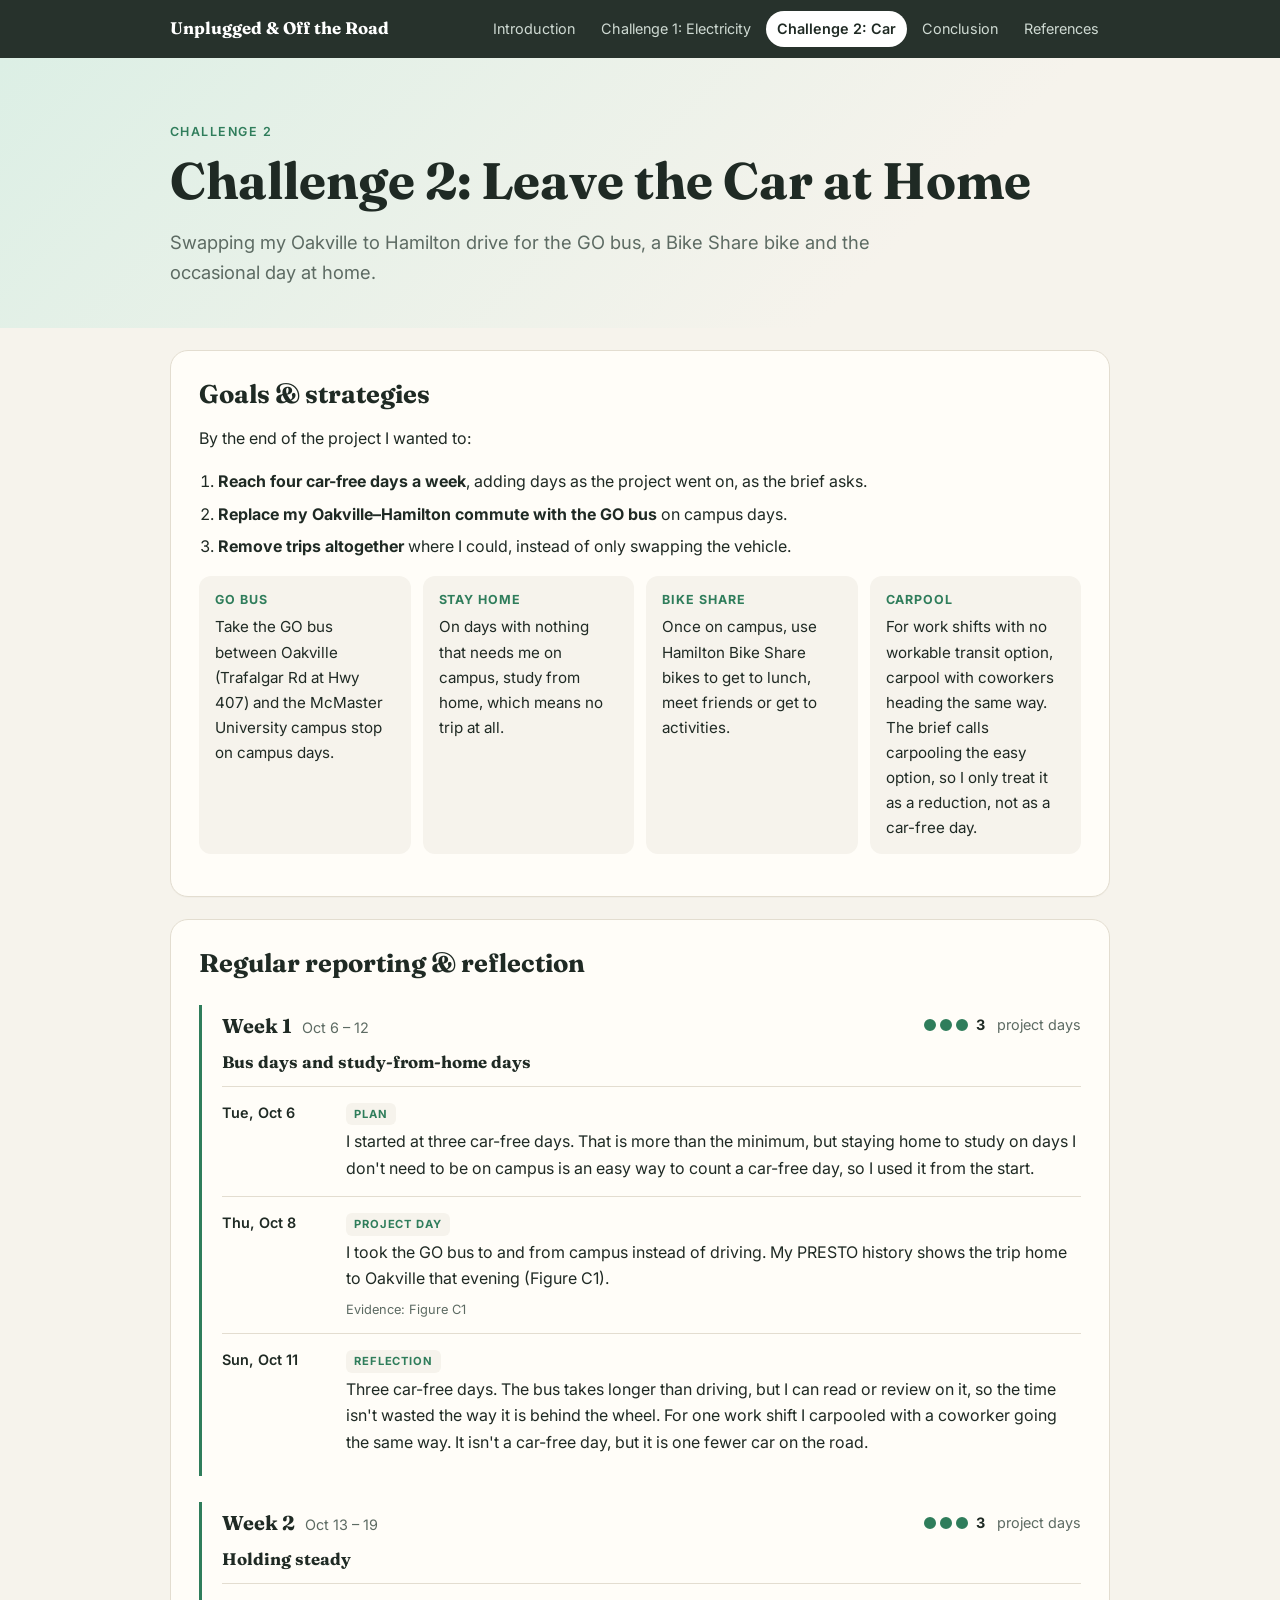
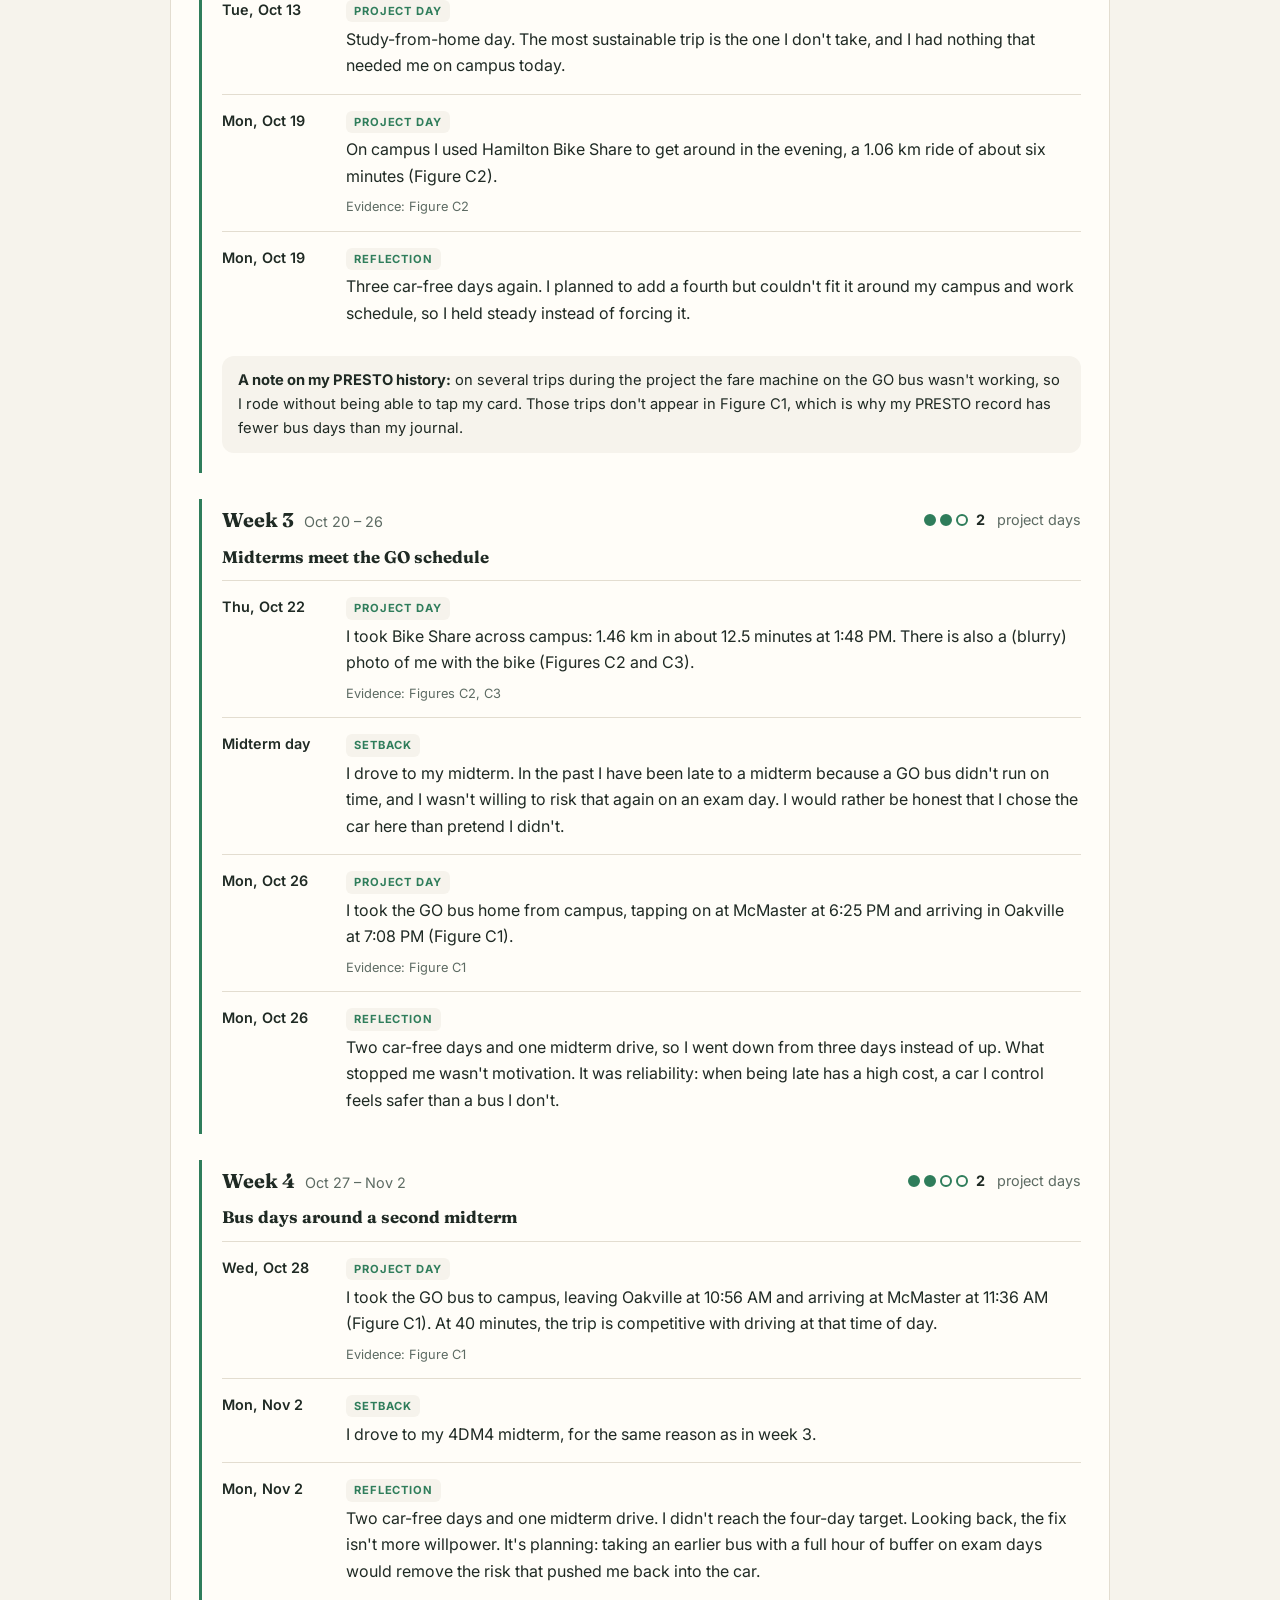
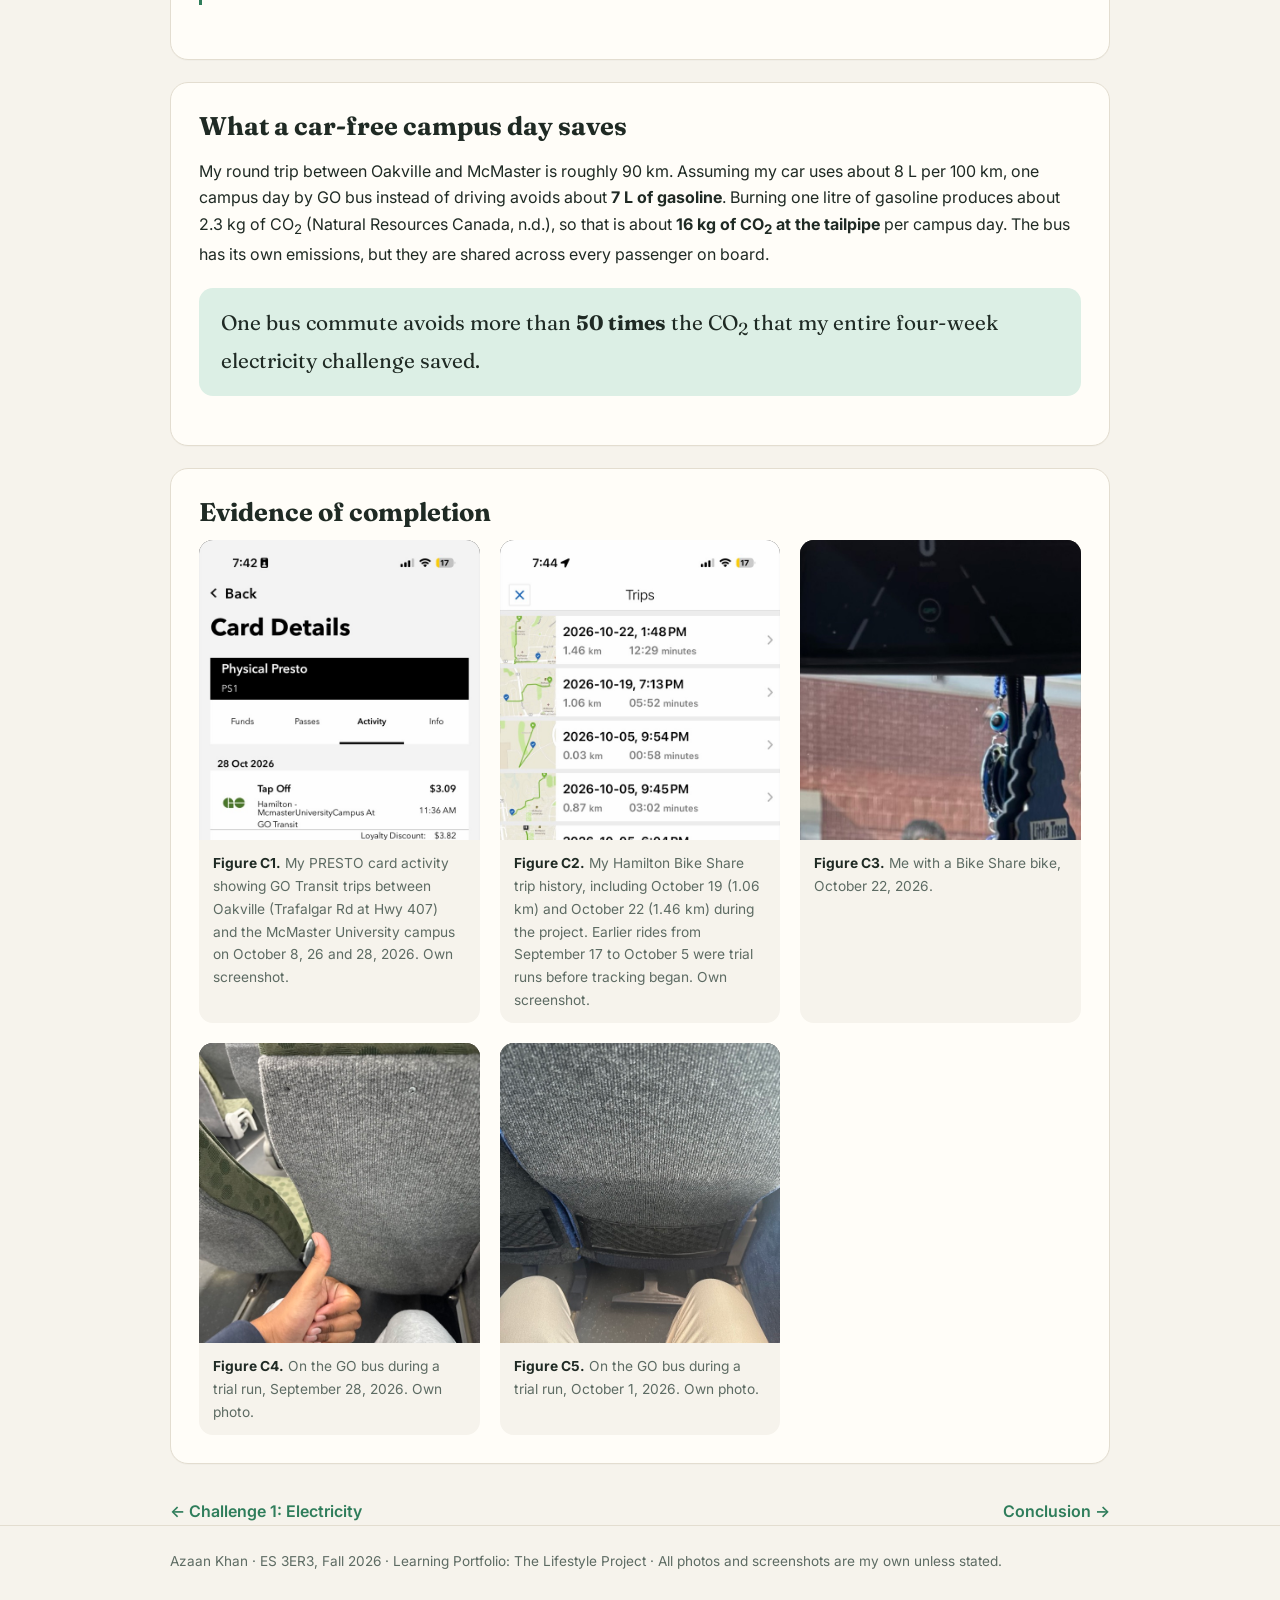
==== car.html @ 99a555eb "Lifestyle Project ePortfolio" ====
<!doctype html>
<html lang="en"><head><meta charset="utf-8"><meta name="viewport" content="width=device-width,initial-scale=1">
<title>Challenge 2: Leave the Car at Home | Lifestyle Project</title>
<link rel="preconnect" href="https://fonts.googleapis.com"><link rel="preconnect" href="https://fonts.gstatic.com" crossorigin>
<link href="https://fonts.googleapis.com/css2?family=Fraunces:opsz,wght@9..144,500;9..144,700&family=Inter:wght@400;500;600&display=swap" rel="stylesheet">
<link rel="stylesheet" href="style.css"></head>
<body class="a-car">
<nav class="top"><div class="wrap"><a class="brand" href="index.html">Unplugged &amp; Off the Road</a><div class="links"><a href="index.html" class="">Introduction</a><a href="electricity.html" class="">Challenge 1: Electricity</a><a href="car.html" class="on">Challenge 2: Car</a><a href="conclusion.html" class="">Conclusion</a><a href="references.html" class="">References</a></div></div></nav>
<header class="hero"><div class="wrap"><p class="kicker">Challenge 2</p><h1>Challenge 2: Leave the Car at Home</h1><p class="lede">Swapping my Oakville to Hamilton drive for the GO bus, a Bike Share bike and the occasional day at home.</p></div></header>
<main class="wrap">
<section class="card">
<h2>Goals &amp; strategies</h2>
<p>By the end of the project I wanted to:</p>
<ol class="goals">
  <li><b>Reach four car-free days a week</b>, adding days as the project went on, as the brief asks.</li>
  <li><b>Replace my Oakville&ndash;Hamilton commute with the GO bus</b> on campus days.</li>
  <li><b>Remove trips altogether</b> where I could, instead of only swapping the vehicle.</li>
</ol>
<div class="steps">
  <div><span>GO bus</span>Take the GO bus between Oakville (Trafalgar Rd at Hwy 407) and the McMaster University campus stop on campus days.</div>
  <div><span>Stay home</span>On days with nothing that needs me on campus, study from home, which means no trip at all.</div>
  <div><span>Bike share</span>Once on campus, use Hamilton Bike Share bikes to get to lunch, meet friends or get to activities.</div>
  <div><span>Carpool</span>For work shifts with no workable transit option, carpool with coworkers heading the same way. The brief calls carpooling the easy option, so I only treat it as a reduction, not as a car-free day.</div>
</div>
</section>

<section class="card">
<h2>Regular reporting &amp; reflection</h2>
<section class="week"><div class="whead"><div><span class="wnum">Week 1</span><span class="wdates">Oct 6 &ndash; 12</span></div>
<div class="score"><span class="dots"><i class="d"></i><i class="d"></i><i class="d"></i></span><b>3</b>&nbsp;project days</div></div>
<h4>Bus days and study-from-home days</h4><article class="entry"><div class="date">Tue, Oct 6</div><div class="etext"><span class="tag">Plan</span><p>I started at three car-free days. That is more than the minimum, but staying home to study on days I don't need to be on campus is an easy way to count a car-free day, so I used it from the start.</p></div></article><article class="entry"><div class="date">Thu, Oct 8</div><div class="etext"><span class="tag">Project day</span><p>I took the GO bus to and from campus instead of driving. My PRESTO history shows the trip home to Oakville that evening (Figure C1).</p><span class="evref">Evidence: Figure C1</span></div></article><article class="entry"><div class="date">Sun, Oct 11</div><div class="etext"><span class="tag">Reflection</span><p>Three car-free days. The bus takes longer than driving, but I can read or review on it, so the time isn't wasted the way it is behind the wheel. For one work shift I carpooled with a coworker going the same way. It isn't a car-free day, but it is one fewer car on the road.</p></div></article></section>
<section class="week"><div class="whead"><div><span class="wnum">Week 2</span><span class="wdates">Oct 13 &ndash; 19</span></div>
<div class="score"><span class="dots"><i class="d"></i><i class="d"></i><i class="d"></i></span><b>3</b>&nbsp;project days</div></div>
<h4>Holding steady</h4><article class="entry"><div class="date">Tue, Oct 13</div><div class="etext"><span class="tag">Project day</span><p>Study-from-home day. The most sustainable trip is the one I don't take, and I had nothing that needed me on campus today.</p></div></article><article class="entry"><div class="date">Mon, Oct 19</div><div class="etext"><span class="tag">Project day</span><p>On campus I used Hamilton Bike Share to get around in the evening, a 1.06 km ride of about six minutes (Figure C2).</p><span class="evref">Evidence: Figure C2</span></div></article><article class="entry"><div class="date">Mon, Oct 19</div><div class="etext"><span class="tag">Reflection</span><p>Three car-free days again. I planned to add a fourth but couldn't fit it around my campus and work schedule, so I held steady instead of forcing it.</p></div></article><p class="wnote"><b>A note on my PRESTO history:</b> on several trips during the project the fare machine on the GO bus wasn't working, so I rode without being able to tap my card. Those trips don't appear in Figure C1, which is why my PRESTO record has fewer bus days than my journal.</p></section>
<section class="week"><div class="whead"><div><span class="wnum">Week 3</span><span class="wdates">Oct 20 &ndash; 26</span></div>
<div class="score"><span class="dots"><i class="d"></i><i class="d"></i><i class=""></i></span><b>2</b>&nbsp;project days</div></div>
<h4>Midterms meet the GO schedule</h4><article class="entry"><div class="date">Thu, Oct 22</div><div class="etext"><span class="tag">Project day</span><p>I took Bike Share across campus: 1.46 km in about 12.5 minutes at 1:48 PM. There is also a (blurry) photo of me with the bike (Figures C2 and C3).</p><span class="evref">Evidence: Figures C2, C3</span></div></article><article class="entry"><div class="date">Midterm day</div><div class="etext"><span class="tag">Setback</span><p>I drove to my midterm. In the past I have been late to a midterm because a GO bus didn't run on time, and I wasn't willing to risk that again on an exam day. I would rather be honest that I chose the car here than pretend I didn't.</p></div></article><article class="entry"><div class="date">Mon, Oct 26</div><div class="etext"><span class="tag">Project day</span><p>I took the GO bus home from campus, tapping on at McMaster at 6:25 PM and arriving in Oakville at 7:08 PM (Figure C1).</p><span class="evref">Evidence: Figure C1</span></div></article><article class="entry"><div class="date">Mon, Oct 26</div><div class="etext"><span class="tag">Reflection</span><p>Two car-free days and one midterm drive, so I went down from three days instead of up. What stopped me wasn't motivation. It was reliability: when being late has a high cost, a car I control feels safer than a bus I don't.</p></div></article></section>
<section class="week"><div class="whead"><div><span class="wnum">Week 4</span><span class="wdates">Oct 27 &ndash; Nov 2</span></div>
<div class="score"><span class="dots"><i class="d"></i><i class="d"></i><i class=""></i><i class=""></i></span><b>2</b>&nbsp;project days</div></div>
<h4>Bus days around a second midterm</h4><article class="entry"><div class="date">Wed, Oct 28</div><div class="etext"><span class="tag">Project day</span><p>I took the GO bus to campus, leaving Oakville at 10:56 AM and arriving at McMaster at 11:36 AM (Figure C1). At 40 minutes, the trip is competitive with driving at that time of day.</p><span class="evref">Evidence: Figure C1</span></div></article><article class="entry"><div class="date">Mon, Nov 2</div><div class="etext"><span class="tag">Setback</span><p>I drove to my 4DM4 midterm, for the same reason as in week 3.</p></div></article><article class="entry"><div class="date">Mon, Nov 2</div><div class="etext"><span class="tag">Reflection</span><p>Two car-free days and one midterm drive. I didn't reach the four-day target. Looking back, the fix isn't more willpower. It's planning: taking an earlier bus with a full hour of buffer on exam days would remove the risk that pushed me back into the car.</p></div></article></section>
</section>

<section class="card">
<h2>What a car-free campus day saves</h2>
<p>My round trip between Oakville and McMaster is roughly 90&nbsp;km. Assuming my car uses about 8&nbsp;L per 100&nbsp;km, one campus day by GO bus instead of driving avoids about <b>7&nbsp;L of gasoline</b>. Burning one litre of gasoline produces about 2.3&nbsp;kg of CO<sub>2</sub> (Natural Resources Canada, n.d.), so that is about <b>16&nbsp;kg of CO<sub>2</sub> at the tailpipe</b> per campus day. The bus has its own emissions, but they are shared across every passenger on board.</p>
<p class="callout">One bus commute avoids more than <b>50 times</b> the CO<sub>2</sub> that my entire four-week electricity challenge saved.</p>
</section>

<section class="card">
<h2>Evidence of completion</h2>
<div class="gallery">
<figure id="C1"><a href="img/c1-presto.jpg" target="_blank"><img src="img/c1-presto.jpg" alt="PRESTO card activity with GO Transit taps" loading="lazy"></a><figcaption><b>Figure C1.</b> My PRESTO card activity showing GO Transit trips between Oakville (Trafalgar Rd at Hwy 407) and the McMaster University campus on October 8, 26 and 28, 2026. Own screenshot.</figcaption></figure>
<figure id="C2"><a href="img/c2-bikeshare.jpg" target="_blank"><img src="img/c2-bikeshare.jpg" alt="Bike share trip history list" loading="lazy"></a><figcaption><b>Figure C2.</b> My Hamilton Bike Share trip history, including October 19 (1.06 km) and October 22 (1.46 km) during the project. Earlier rides from September 17 to October 5 were trial runs before tracking began. Own screenshot.</figcaption></figure>
<figure id="C3"><a href="img/c3-bike-photo.jpg" target="_blank"><img src="img/c3-bike-photo.jpg" alt="Azaan with a bike share bike" loading="lazy"></a><figcaption><b>Figure C3.</b> Me with a Bike Share bike, October 22, 2026.</figcaption></figure>
<figure id="C4"><a href="img/c4-go-sep28.jpg" target="_blank"><img src="img/c4-go-sep28.jpg" alt="View from a GO bus seat" loading="lazy"></a><figcaption><b>Figure C4.</b> On the GO bus during a trial run, September 28, 2026. Own photo.</figcaption></figure>
<figure id="C5"><a href="img/c5-go-oct1.jpg" target="_blank"><img src="img/c5-go-oct1.jpg" alt="View from a GO bus seat" loading="lazy"></a><figcaption><b>Figure C5.</b> On the GO bus during a trial run, October 1, 2026. Own photo.</figcaption></figure>
</div>
</section>
<div class="pager"><a href="electricity.html">&larr; Challenge 1: Electricity</a><a href="conclusion.html">Conclusion &rarr;</a></div></main>
<footer><div class="wrap">Azaan Khan &middot; ES 3ER3, Fall 2026 &middot; Learning Portfolio: The Lifestyle Project &middot; All photos and screenshots are my own unless stated.</div></footer>
</body></html>
---- style.css ----
:root{
  --bg:#f6f3ec; --paper:#fffdf8; --ink:#1f2a24; --muted:#5d6b63; --line:#e3ddd0;
  --elec:#e0a526; --elec-soft:#fbf0d4; --car:#2f7d5b; --car-soft:#dcefe5; --accent:#2f7d5b;
}
*{box-sizing:border-box}
html{scroll-behavior:smooth}
body{margin:0;background:var(--bg);color:var(--ink);font:16px/1.65 Inter,system-ui,sans-serif}
.wrap{max-width:980px;margin:0 auto;padding:0 20px}
a{color:var(--accent)}
h1,h2,h3,h4{font-family:Fraunces,Georgia,serif;line-height:1.2;margin:0 0 .5em}
h2{font-size:1.6rem} h3{font-size:1.2rem} h4{font-size:1.05rem;margin:.6em 0 .8em}
body.a-elec{--accent:#b07b0a} body.a-car{--accent:var(--car)}

/* nav */
nav.top{position:sticky;top:0;z-index:10;background:rgba(31,42,36,.96);backdrop-filter:blur(6px)}
nav.top .wrap{display:flex;align-items:center;justify-content:space-between;gap:16px;min-height:58px;flex-wrap:wrap}
nav.top .brand{color:#fff;text-decoration:none;font-family:Fraunces,serif;font-weight:700;font-size:1.05rem}
nav.top .links{display:flex;gap:4px;flex-wrap:wrap}
nav.top .links a{color:#cfdad3;text-decoration:none;font-size:.9rem;padding:6px 11px;border-radius:999px}
nav.top .links a:hover{background:rgba(255,255,255,.08);color:#fff}
nav.top .links a.on{background:#fff;color:var(--ink);font-weight:600}

/* hero */
.hero{padding:64px 0 40px;background:
  radial-gradient(1200px 300px at 85% -10%, var(--elec-soft), transparent 60%),
  radial-gradient(900px 300px at 0% 0%, var(--car-soft), transparent 60%)}
.a-elec .hero{background:linear-gradient(135deg,var(--elec-soft),var(--bg) 70%)}
.a-car .hero{background:linear-gradient(135deg,var(--car-soft),var(--bg) 70%)}
.hero h1{font-size:clamp(2rem,5vw,3.2rem);margin:.15em 0 .3em}
.kicker{text-transform:uppercase;letter-spacing:.12em;font-size:.78rem;font-weight:600;color:var(--accent);margin:0}
.lede{font-size:1.15rem;color:var(--muted);max-width:720px;margin:0}

main{padding:10px 0 40px}
.card{background:var(--paper);border:1px solid var(--line);border-radius:18px;padding:28px;margin:22px 0;box-shadow:0 1px 0 rgba(0,0,0,.02)}
.card.note{background:transparent;border-style:dashed}
.grid2{display:grid;grid-template-columns:1fr 1fr;gap:22px}
.grid2>.card{margin:0}
.grid2{margin:22px 0}
.small{font-size:.85rem;color:var(--muted)}

/* stats */
.stat{border-radius:18px;padding:22px 26px;color:var(--ink);font-weight:500}
.stat span{display:block;font-family:Fraunces,serif;font-size:2.8rem;font-weight:700;line-height:1}
.stat small{display:block;color:var(--muted);margin-top:4px}
.stat.elec{background:var(--elec-soft)} .stat.car{background:var(--car-soft)}
.habit.elec{border-top:5px solid var(--elec)} .habit.car{border-top:5px solid var(--car)}
.habit ul{padding-left:1.1em;margin:0} .habit li{margin:.35em 0}

.jump a.go{display:block;text-decoration:none;color:var(--ink);transition:transform .15s}
.jump a.go:hover{transform:translateY(-3px)}
.jump a.go span{display:block;font-size:.75rem;text-transform:uppercase;letter-spacing:.1em;color:var(--muted)}
.jump a.go b{display:block;font-family:Fraunces,serif;font-size:1.4rem;margin:.2em 0 .3em}
.jump .elec{border-left:6px solid var(--elec)} .jump .car{border-left:6px solid var(--car)}

/* chart */
.chart{width:100%;max-width:600px;display:block;margin:10px auto}
.chart .grid{stroke:var(--line);stroke-width:1}
.chart .ax{font-size:12px;fill:var(--muted);font-family:Inter,sans-serif}
.chart .val{font-size:12px;font-weight:600;fill:var(--ink);font-family:Inter,sans-serif}
.chart .goal{stroke:var(--ink);stroke-dasharray:4 4;opacity:.5}
.chart .goalt{font-size:11px;fill:var(--muted);font-family:Inter,sans-serif}

/* goals + steps */
ol.goals{padding-left:1.2em} ol.goals li{margin:.4em 0}
.steps{display:grid;grid-template-columns:repeat(auto-fit,minmax(200px,1fr));gap:12px;margin:14px 0}
.steps div{background:var(--bg);border-radius:12px;padding:14px 16px;font-size:.95rem}
.steps span{display:block;font-weight:700;font-size:.78rem;text-transform:uppercase;letter-spacing:.08em;color:var(--accent);margin-bottom:4px}

/* journal */
.week{border-left:3px solid var(--accent);padding:4px 0 6px 20px;margin:26px 0}
.whead{display:flex;justify-content:space-between;align-items:center;flex-wrap:wrap;gap:8px}
.wnum{font-family:Fraunces,serif;font-weight:700;font-size:1.25rem;margin-right:10px}
.wdates{color:var(--muted);font-size:.9rem}
.score{font-size:.9rem;color:var(--muted);display:flex;align-items:center;gap:8px}
.score b{color:var(--ink)}
.dots{display:inline-flex;gap:4px}
.dots i{width:12px;height:12px;border-radius:50%;border:2px solid var(--accent);display:inline-block}
.dots i.d{background:var(--accent)}
.entry{display:grid;grid-template-columns:110px 1fr;gap:14px;padding:12px 0;border-top:1px solid var(--line)}
.entry .date{font-weight:600;font-size:.9rem;padding-top:2px}
.entry p{margin:.2em 0}
.tag{display:inline-block;font-size:.7rem;text-transform:uppercase;letter-spacing:.08em;font-weight:700;background:var(--bg);border-radius:6px;padding:2px 8px;color:var(--accent)}
.evref{display:inline-block;font-size:.8rem;color:var(--muted);margin-top:4px}
.wnote{background:var(--bg);border-radius:12px;padding:12px 16px;font-size:.92rem}

/* table */
table{width:100%;border-collapse:collapse;font-size:.92rem;margin:14px 0;display:block;overflow-x:auto}
thead,tbody{width:100%}
th,td{text-align:left;padding:10px 12px;border-bottom:1px solid var(--line);vertical-align:top}
th{font-size:.78rem;text-transform:uppercase;letter-spacing:.06em;color:var(--muted)}
tr.tot td{font-weight:600;background:var(--bg)}
.callout{font-family:Fraunces,serif;font-size:1.3rem;background:var(--car-soft);border-radius:14px;padding:18px 22px}

/* gallery */
.gallery{display:grid;grid-template-columns:repeat(auto-fill,minmax(260px,1fr));gap:20px}
figure{margin:0;background:var(--bg);border-radius:14px;overflow:hidden;display:flex;flex-direction:column}
figure img{width:100%;height:300px;object-fit:cover;object-position:top;display:block;background:#222}
figure a:hover img{opacity:.92}
figcaption{padding:12px 14px;font-size:.86rem;color:var(--muted)}
figcaption b{color:var(--ink)}

ul.refs{padding-left:1.1em} ul.refs li{margin:.6em 0;word-break:break-word}

.pager{display:flex;justify-content:space-between;margin:34px 0 0;font-weight:600}
.pager a{text-decoration:none}
footer{border-top:1px solid var(--line);padding:24px 0 40px;color:var(--muted);font-size:.85rem}

@media (max-width:720px){
  .grid2{grid-template-columns:1fr}
  .card{padding:20px}
  .entry{grid-template-columns:1fr;gap:4px}
  nav.top .links a{padding:5px 8px;font-size:.82rem}
}
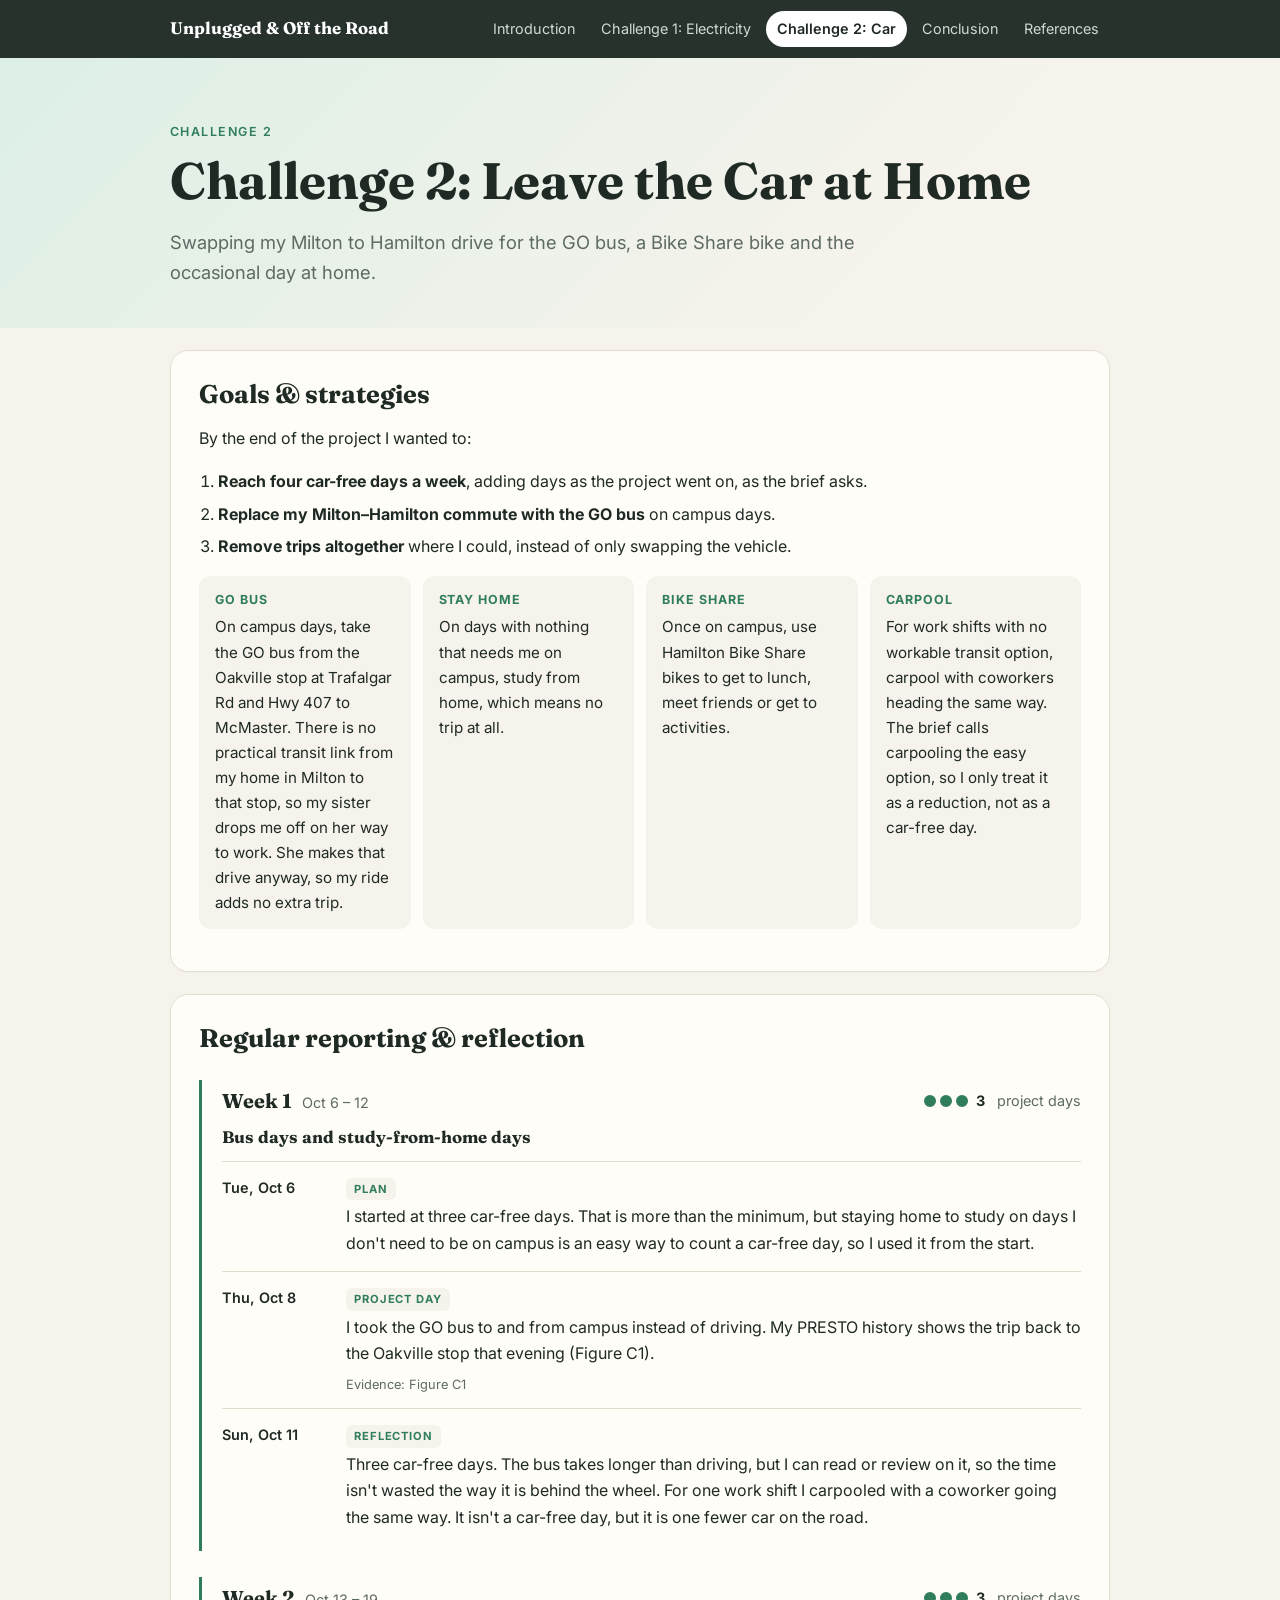
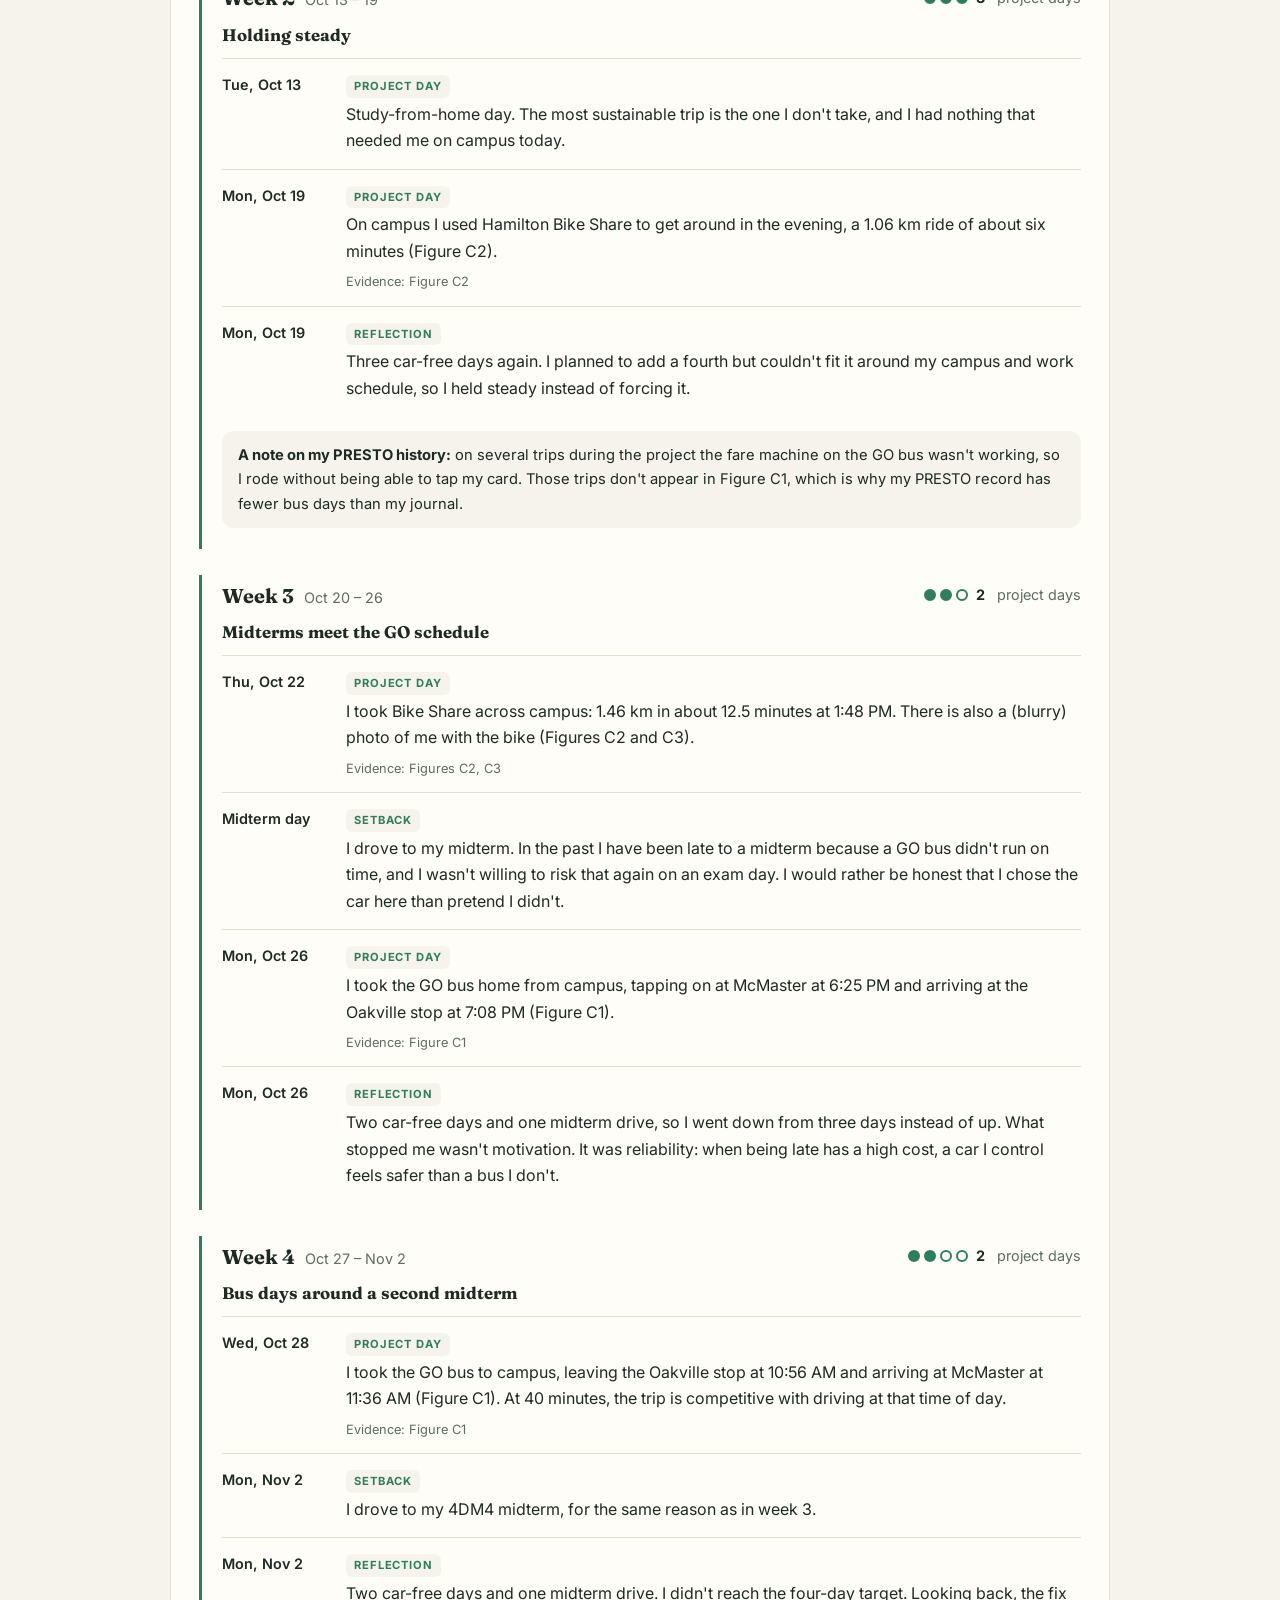
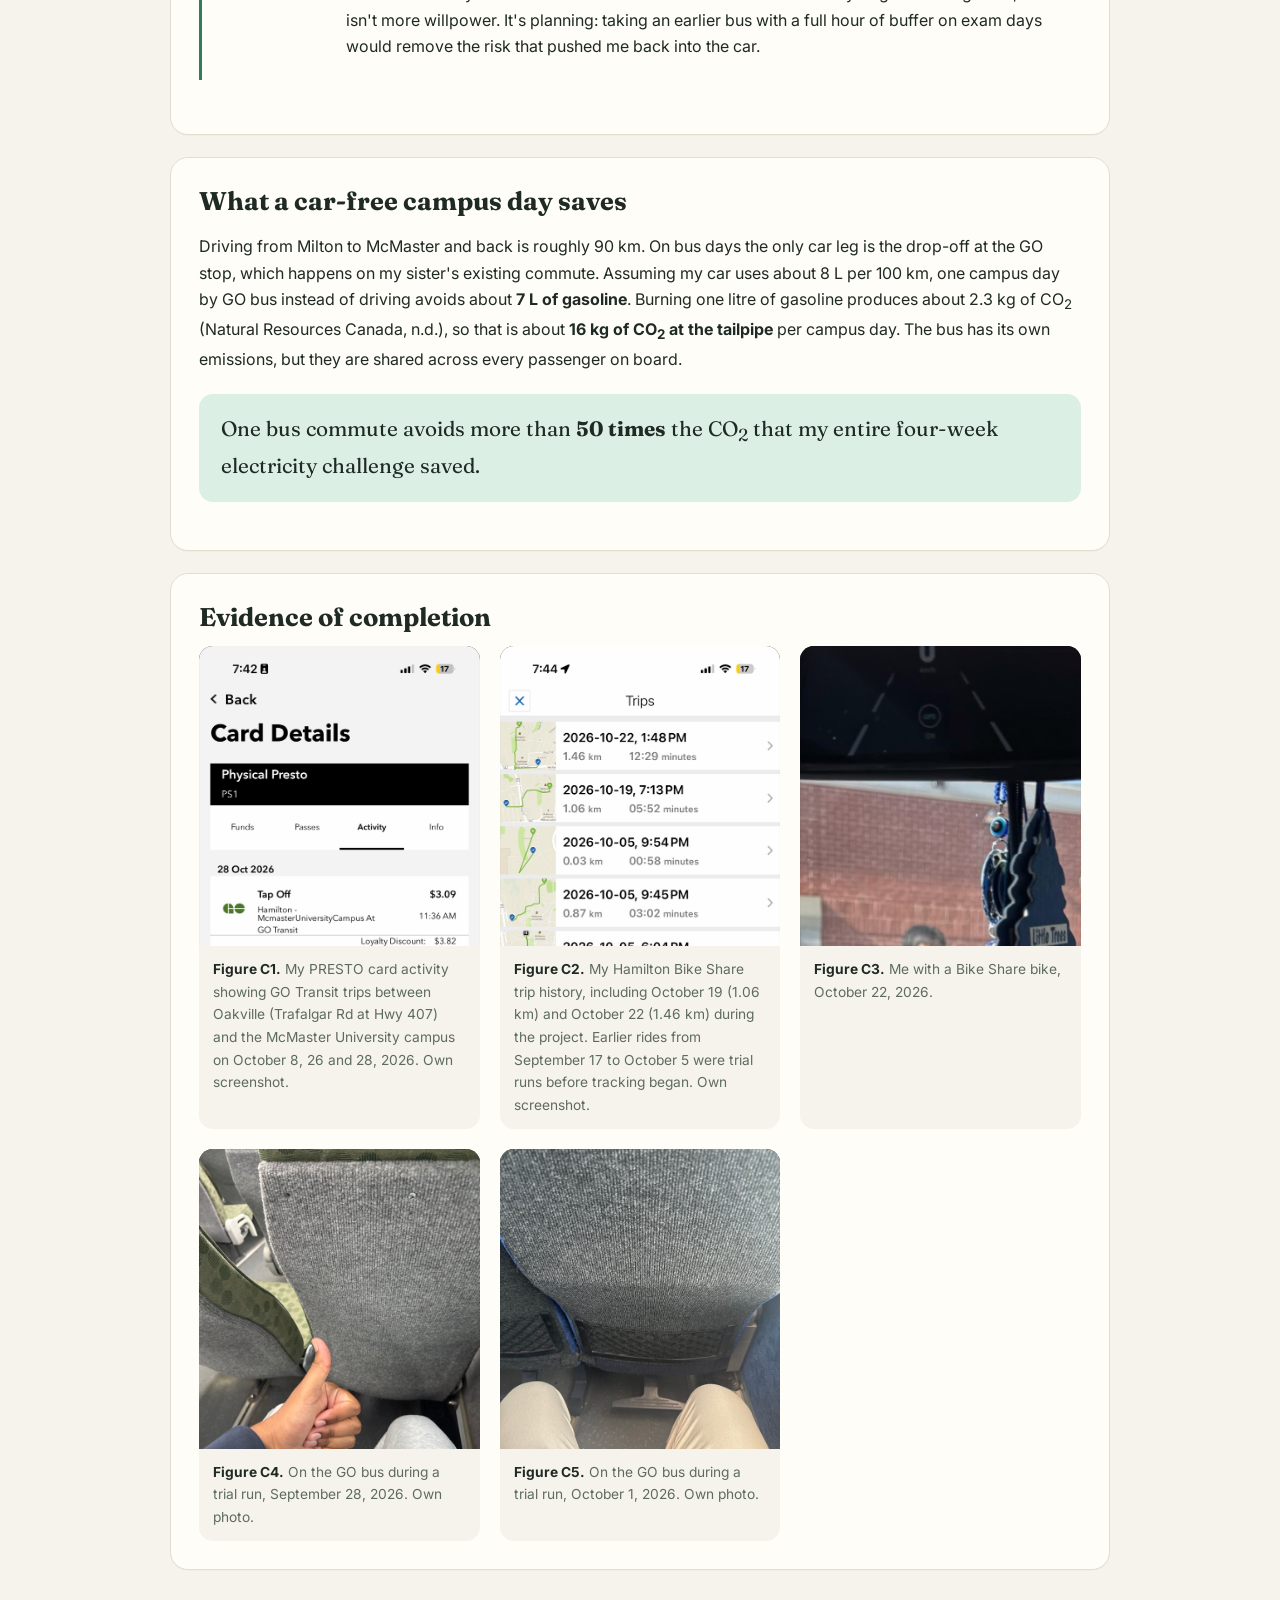
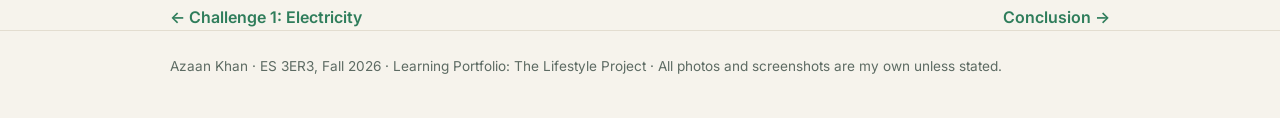
==== commit 16240dc9: "Milton commute details and hydro wording" ====
--- a/car.html
+++ b/car.html
@@ -6,18 +6,18 @@
 <link rel="stylesheet" href="style.css"></head>
 <body class="a-car">
 <nav class="top"><div class="wrap"><a class="brand" href="index.html">Unplugged &amp; Off the Road</a><div class="links"><a href="index.html" class="">Introduction</a><a href="electricity.html" class="">Challenge 1: Electricity</a><a href="car.html" class="on">Challenge 2: Car</a><a href="conclusion.html" class="">Conclusion</a><a href="references.html" class="">References</a></div></div></nav>
-<header class="hero"><div class="wrap"><p class="kicker">Challenge 2</p><h1>Challenge 2: Leave the Car at Home</h1><p class="lede">Swapping my Oakville to Hamilton drive for the GO bus, a Bike Share bike and the occasional day at home.</p></div></header>
+<header class="hero"><div class="wrap"><p class="kicker">Challenge 2</p><h1>Challenge 2: Leave the Car at Home</h1><p class="lede">Swapping my Milton to Hamilton drive for the GO bus, a Bike Share bike and the occasional day at home.</p></div></header>
 <main class="wrap">
 <section class="card">
 <h2>Goals &amp; strategies</h2>
 <p>By the end of the project I wanted to:</p>
 <ol class="goals">
   <li><b>Reach four car-free days a week</b>, adding days as the project went on, as the brief asks.</li>
-  <li><b>Replace my Oakville&ndash;Hamilton commute with the GO bus</b> on campus days.</li>
+  <li><b>Replace my Milton&ndash;Hamilton commute with the GO bus</b> on campus days.</li>
   <li><b>Remove trips altogether</b> where I could, instead of only swapping the vehicle.</li>
 </ol>
 <div class="steps">
-  <div><span>GO bus</span>Take the GO bus between Oakville (Trafalgar Rd at Hwy 407) and the McMaster University campus stop on campus days.</div>
+  <div><span>GO bus</span>On campus days, take the GO bus from the Oakville stop at Trafalgar Rd and Hwy 407 to McMaster. There is no practical transit link from my home in Milton to that stop, so my sister drops me off on her way to work. She makes that drive anyway, so my ride adds no extra trip.</div>
   <div><span>Stay home</span>On days with nothing that needs me on campus, study from home, which means no trip at all.</div>
   <div><span>Bike share</span>Once on campus, use Hamilton Bike Share bikes to get to lunch, meet friends or get to activities.</div>
   <div><span>Carpool</span>For work shifts with no workable transit option, carpool with coworkers heading the same way. The brief calls carpooling the easy option, so I only treat it as a reduction, not as a car-free day.</div>
@@ -28,21 +28,21 @@
 <h2>Regular reporting &amp; reflection</h2>
 <section class="week"><div class="whead"><div><span class="wnum">Week 1</span><span class="wdates">Oct 6 &ndash; 12</span></div>
 <div class="score"><span class="dots"><i class="d"></i><i class="d"></i><i class="d"></i></span><b>3</b>&nbsp;project days</div></div>
-<h4>Bus days and study-from-home days</h4><article class="entry"><div class="date">Tue, Oct 6</div><div class="etext"><span class="tag">Plan</span><p>I started at three car-free days. That is more than the minimum, but staying home to study on days I don't need to be on campus is an easy way to count a car-free day, so I used it from the start.</p></div></article><article class="entry"><div class="date">Thu, Oct 8</div><div class="etext"><span class="tag">Project day</span><p>I took the GO bus to and from campus instead of driving. My PRESTO history shows the trip home to Oakville that evening (Figure C1).</p><span class="evref">Evidence: Figure C1</span></div></article><article class="entry"><div class="date">Sun, Oct 11</div><div class="etext"><span class="tag">Reflection</span><p>Three car-free days. The bus takes longer than driving, but I can read or review on it, so the time isn't wasted the way it is behind the wheel. For one work shift I carpooled with a coworker going the same way. It isn't a car-free day, but it is one fewer car on the road.</p></div></article></section>
+<h4>Bus days and study-from-home days</h4><article class="entry"><div class="date">Tue, Oct 6</div><div class="etext"><span class="tag">Plan</span><p>I started at three car-free days. That is more than the minimum, but staying home to study on days I don't need to be on campus is an easy way to count a car-free day, so I used it from the start.</p></div></article><article class="entry"><div class="date">Thu, Oct 8</div><div class="etext"><span class="tag">Project day</span><p>I took the GO bus to and from campus instead of driving. My PRESTO history shows the trip back to the Oakville stop that evening (Figure C1).</p><span class="evref">Evidence: Figure C1</span></div></article><article class="entry"><div class="date">Sun, Oct 11</div><div class="etext"><span class="tag">Reflection</span><p>Three car-free days. The bus takes longer than driving, but I can read or review on it, so the time isn't wasted the way it is behind the wheel. For one work shift I carpooled with a coworker going the same way. It isn't a car-free day, but it is one fewer car on the road.</p></div></article></section>
 <section class="week"><div class="whead"><div><span class="wnum">Week 2</span><span class="wdates">Oct 13 &ndash; 19</span></div>
 <div class="score"><span class="dots"><i class="d"></i><i class="d"></i><i class="d"></i></span><b>3</b>&nbsp;project days</div></div>
 <h4>Holding steady</h4><article class="entry"><div class="date">Tue, Oct 13</div><div class="etext"><span class="tag">Project day</span><p>Study-from-home day. The most sustainable trip is the one I don't take, and I had nothing that needed me on campus today.</p></div></article><article class="entry"><div class="date">Mon, Oct 19</div><div class="etext"><span class="tag">Project day</span><p>On campus I used Hamilton Bike Share to get around in the evening, a 1.06 km ride of about six minutes (Figure C2).</p><span class="evref">Evidence: Figure C2</span></div></article><article class="entry"><div class="date">Mon, Oct 19</div><div class="etext"><span class="tag">Reflection</span><p>Three car-free days again. I planned to add a fourth but couldn't fit it around my campus and work schedule, so I held steady instead of forcing it.</p></div></article><p class="wnote"><b>A note on my PRESTO history:</b> on several trips during the project the fare machine on the GO bus wasn't working, so I rode without being able to tap my card. Those trips don't appear in Figure C1, which is why my PRESTO record has fewer bus days than my journal.</p></section>
 <section class="week"><div class="whead"><div><span class="wnum">Week 3</span><span class="wdates">Oct 20 &ndash; 26</span></div>
 <div class="score"><span class="dots"><i class="d"></i><i class="d"></i><i class=""></i></span><b>2</b>&nbsp;project days</div></div>
-<h4>Midterms meet the GO schedule</h4><article class="entry"><div class="date">Thu, Oct 22</div><div class="etext"><span class="tag">Project day</span><p>I took Bike Share across campus: 1.46 km in about 12.5 minutes at 1:48 PM. There is also a (blurry) photo of me with the bike (Figures C2 and C3).</p><span class="evref">Evidence: Figures C2, C3</span></div></article><article class="entry"><div class="date">Midterm day</div><div class="etext"><span class="tag">Setback</span><p>I drove to my midterm. In the past I have been late to a midterm because a GO bus didn't run on time, and I wasn't willing to risk that again on an exam day. I would rather be honest that I chose the car here than pretend I didn't.</p></div></article><article class="entry"><div class="date">Mon, Oct 26</div><div class="etext"><span class="tag">Project day</span><p>I took the GO bus home from campus, tapping on at McMaster at 6:25 PM and arriving in Oakville at 7:08 PM (Figure C1).</p><span class="evref">Evidence: Figure C1</span></div></article><article class="entry"><div class="date">Mon, Oct 26</div><div class="etext"><span class="tag">Reflection</span><p>Two car-free days and one midterm drive, so I went down from three days instead of up. What stopped me wasn't motivation. It was reliability: when being late has a high cost, a car I control feels safer than a bus I don't.</p></div></article></section>
+<h4>Midterms meet the GO schedule</h4><article class="entry"><div class="date">Thu, Oct 22</div><div class="etext"><span class="tag">Project day</span><p>I took Bike Share across campus: 1.46 km in about 12.5 minutes at 1:48 PM. There is also a (blurry) photo of me with the bike (Figures C2 and C3).</p><span class="evref">Evidence: Figures C2, C3</span></div></article><article class="entry"><div class="date">Midterm day</div><div class="etext"><span class="tag">Setback</span><p>I drove to my midterm. In the past I have been late to a midterm because a GO bus didn't run on time, and I wasn't willing to risk that again on an exam day. I would rather be honest that I chose the car here than pretend I didn't.</p></div></article><article class="entry"><div class="date">Mon, Oct 26</div><div class="etext"><span class="tag">Project day</span><p>I took the GO bus home from campus, tapping on at McMaster at 6:25 PM and arriving at the Oakville stop at 7:08 PM (Figure C1).</p><span class="evref">Evidence: Figure C1</span></div></article><article class="entry"><div class="date">Mon, Oct 26</div><div class="etext"><span class="tag">Reflection</span><p>Two car-free days and one midterm drive, so I went down from three days instead of up. What stopped me wasn't motivation. It was reliability: when being late has a high cost, a car I control feels safer than a bus I don't.</p></div></article></section>
 <section class="week"><div class="whead"><div><span class="wnum">Week 4</span><span class="wdates">Oct 27 &ndash; Nov 2</span></div>
 <div class="score"><span class="dots"><i class="d"></i><i class="d"></i><i class=""></i><i class=""></i></span><b>2</b>&nbsp;project days</div></div>
-<h4>Bus days around a second midterm</h4><article class="entry"><div class="date">Wed, Oct 28</div><div class="etext"><span class="tag">Project day</span><p>I took the GO bus to campus, leaving Oakville at 10:56 AM and arriving at McMaster at 11:36 AM (Figure C1). At 40 minutes, the trip is competitive with driving at that time of day.</p><span class="evref">Evidence: Figure C1</span></div></article><article class="entry"><div class="date">Mon, Nov 2</div><div class="etext"><span class="tag">Setback</span><p>I drove to my 4DM4 midterm, for the same reason as in week 3.</p></div></article><article class="entry"><div class="date">Mon, Nov 2</div><div class="etext"><span class="tag">Reflection</span><p>Two car-free days and one midterm drive. I didn't reach the four-day target. Looking back, the fix isn't more willpower. It's planning: taking an earlier bus with a full hour of buffer on exam days would remove the risk that pushed me back into the car.</p></div></article></section>
+<h4>Bus days around a second midterm</h4><article class="entry"><div class="date">Wed, Oct 28</div><div class="etext"><span class="tag">Project day</span><p>I took the GO bus to campus, leaving the Oakville stop at 10:56 AM and arriving at McMaster at 11:36 AM (Figure C1). At 40 minutes, the trip is competitive with driving at that time of day.</p><span class="evref">Evidence: Figure C1</span></div></article><article class="entry"><div class="date">Mon, Nov 2</div><div class="etext"><span class="tag">Setback</span><p>I drove to my 4DM4 midterm, for the same reason as in week 3.</p></div></article><article class="entry"><div class="date">Mon, Nov 2</div><div class="etext"><span class="tag">Reflection</span><p>Two car-free days and one midterm drive. I didn't reach the four-day target. Looking back, the fix isn't more willpower. It's planning: taking an earlier bus with a full hour of buffer on exam days would remove the risk that pushed me back into the car.</p></div></article></section>
 </section>
 
 <section class="card">
 <h2>What a car-free campus day saves</h2>
-<p>My round trip between Oakville and McMaster is roughly 90&nbsp;km. Assuming my car uses about 8&nbsp;L per 100&nbsp;km, one campus day by GO bus instead of driving avoids about <b>7&nbsp;L of gasoline</b>. Burning one litre of gasoline produces about 2.3&nbsp;kg of CO<sub>2</sub> (Natural Resources Canada, n.d.), so that is about <b>16&nbsp;kg of CO<sub>2</sub> at the tailpipe</b> per campus day. The bus has its own emissions, but they are shared across every passenger on board.</p>
+<p>Driving from Milton to McMaster and back is roughly 90&nbsp;km. On bus days the only car leg is the drop-off at the GO stop, which happens on my sister's existing commute. Assuming my car uses about 8&nbsp;L per 100&nbsp;km, one campus day by GO bus instead of driving avoids about <b>7&nbsp;L of gasoline</b>. Burning one litre of gasoline produces about 2.3&nbsp;kg of CO<sub>2</sub> (Natural Resources Canada, n.d.), so that is about <b>16&nbsp;kg of CO<sub>2</sub> at the tailpipe</b> per campus day. The bus has its own emissions, but they are shared across every passenger on board.</p>
 <p class="callout">One bus commute avoids more than <b>50 times</b> the CO<sub>2</sub> that my entire four-week electricity challenge saved.</p>
 </section>
 
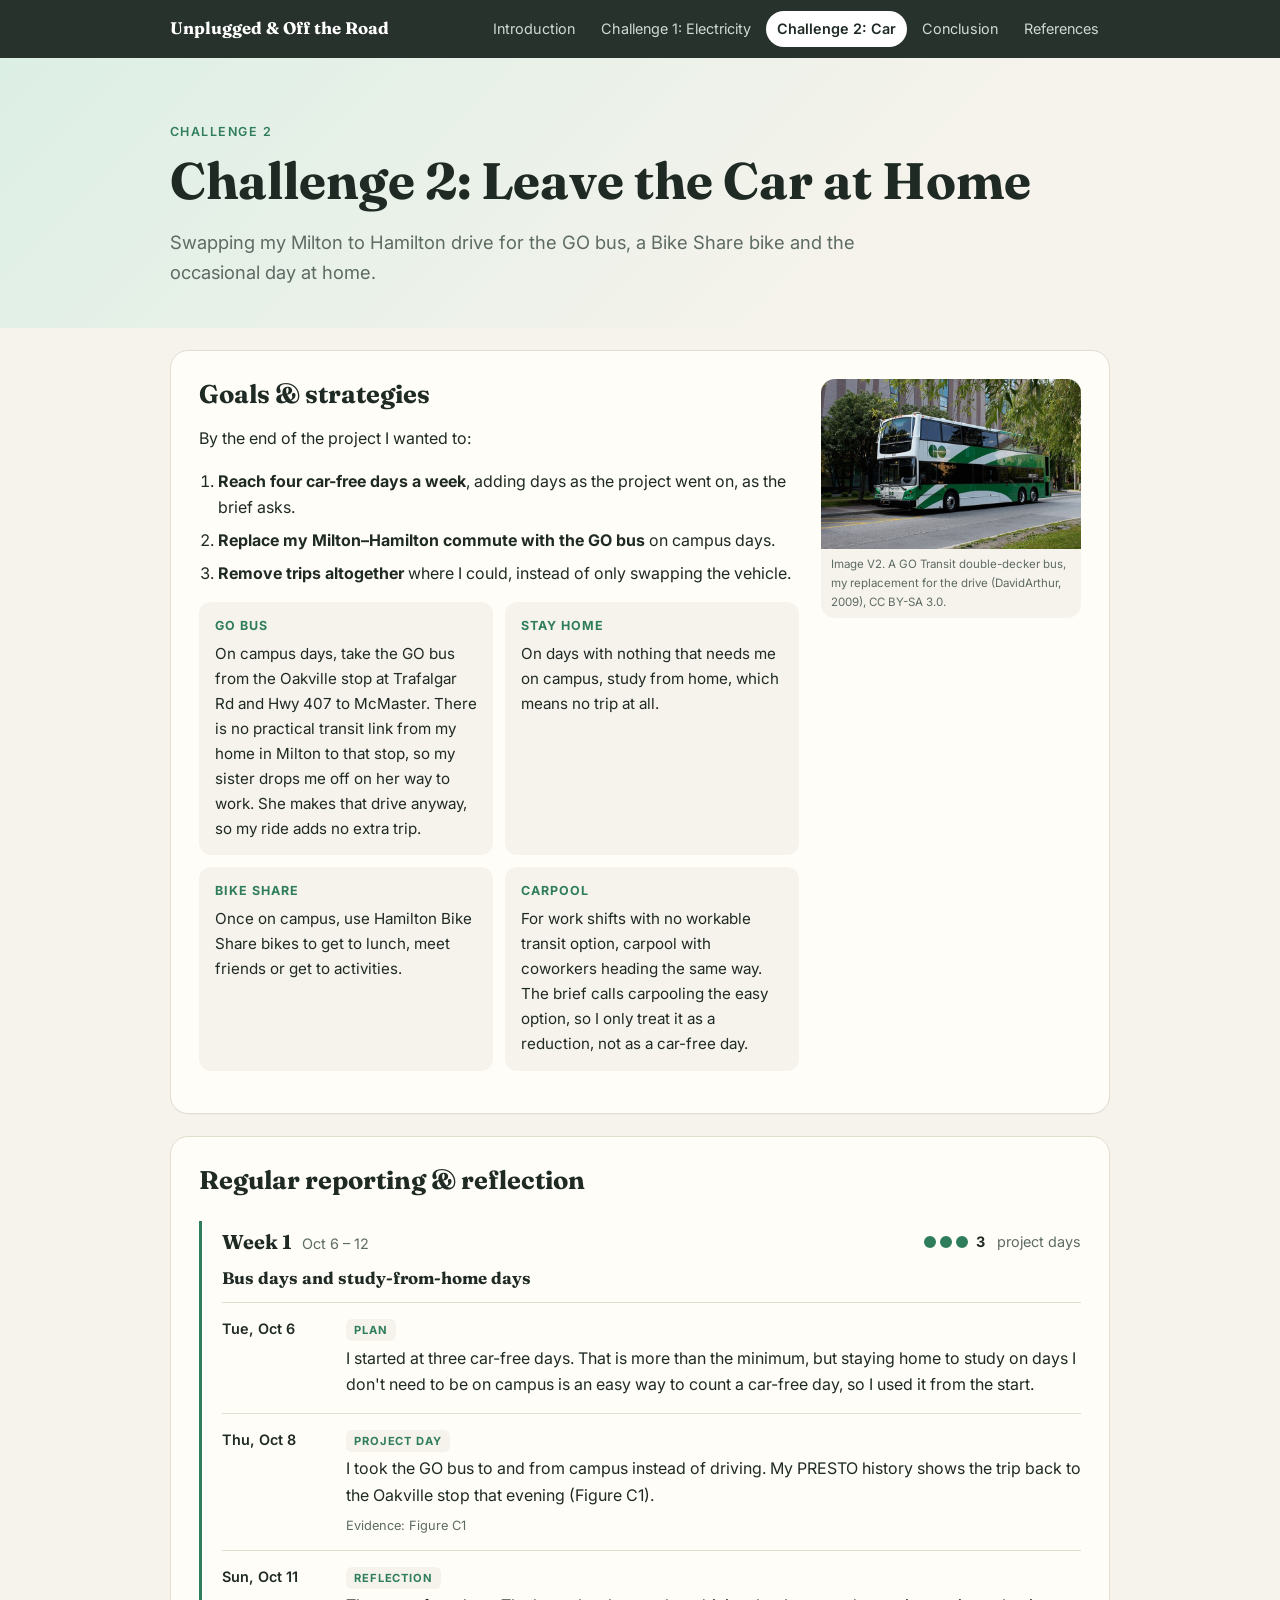
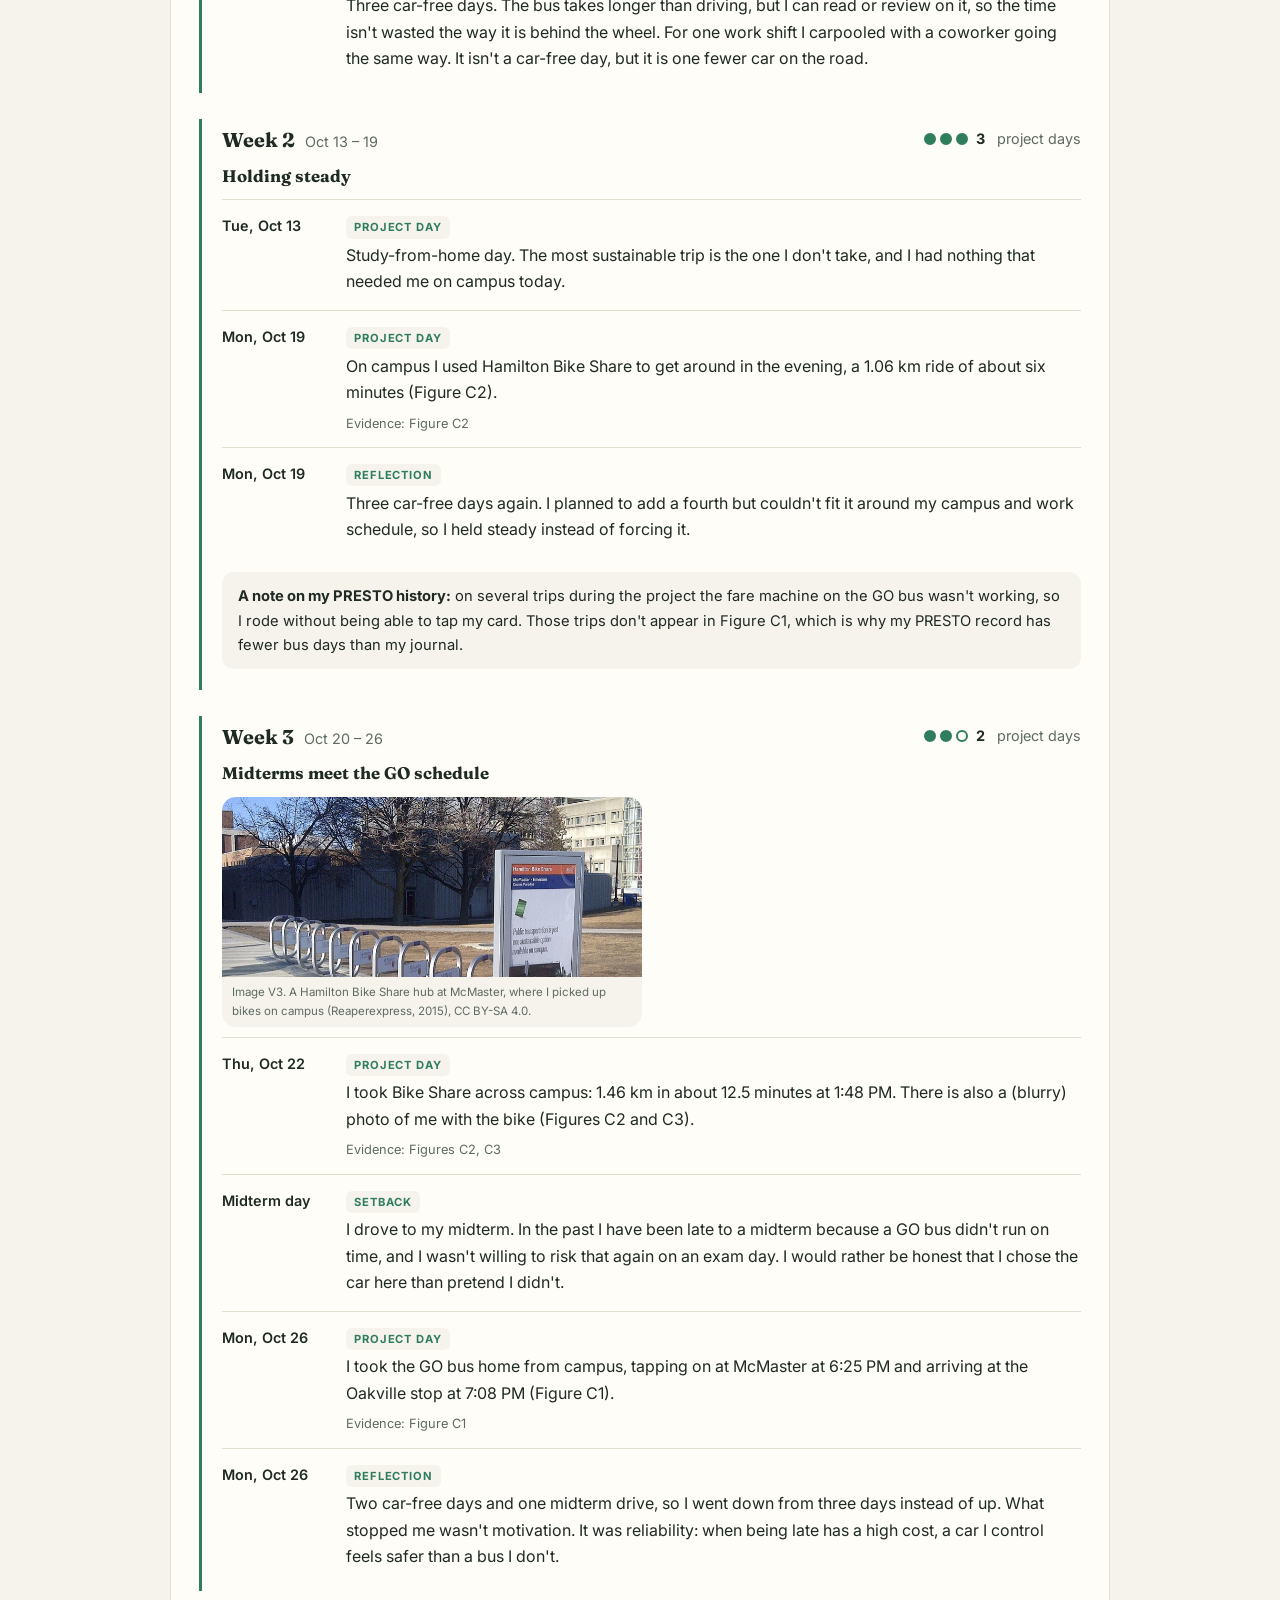
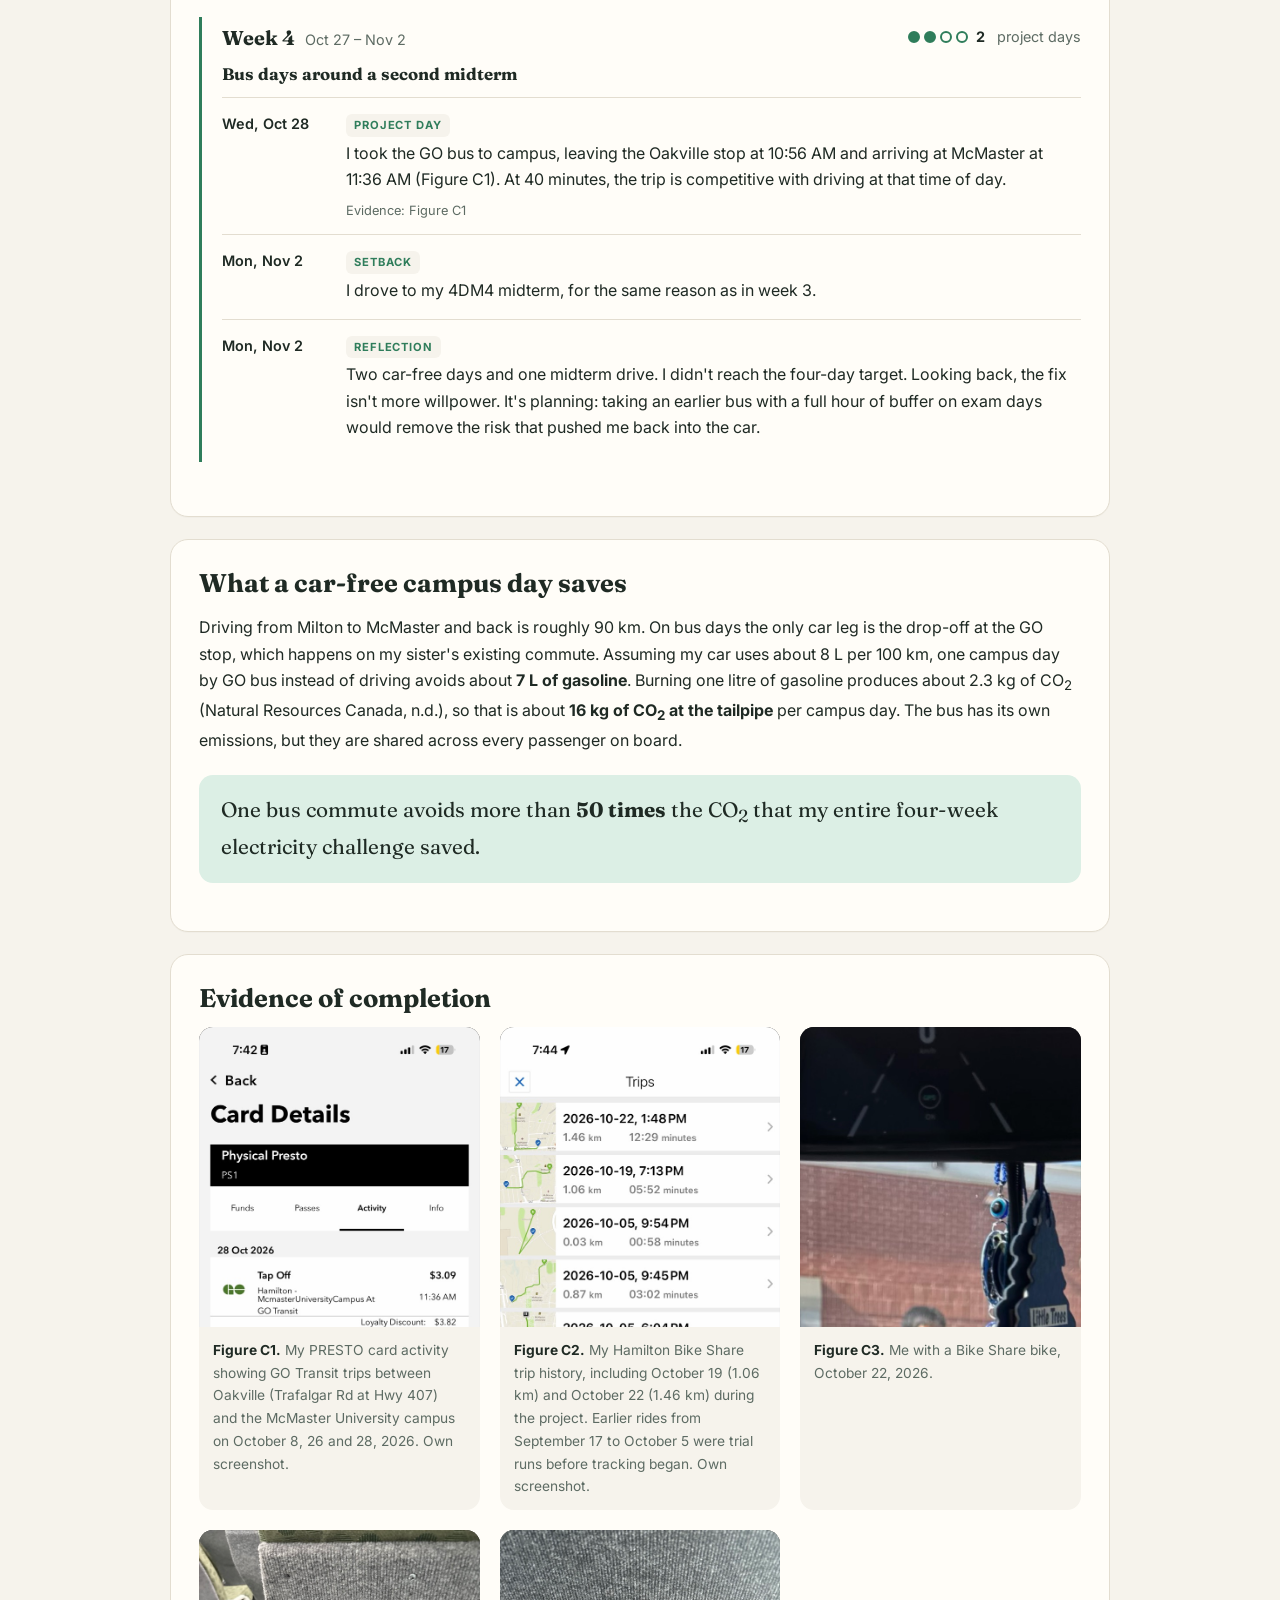
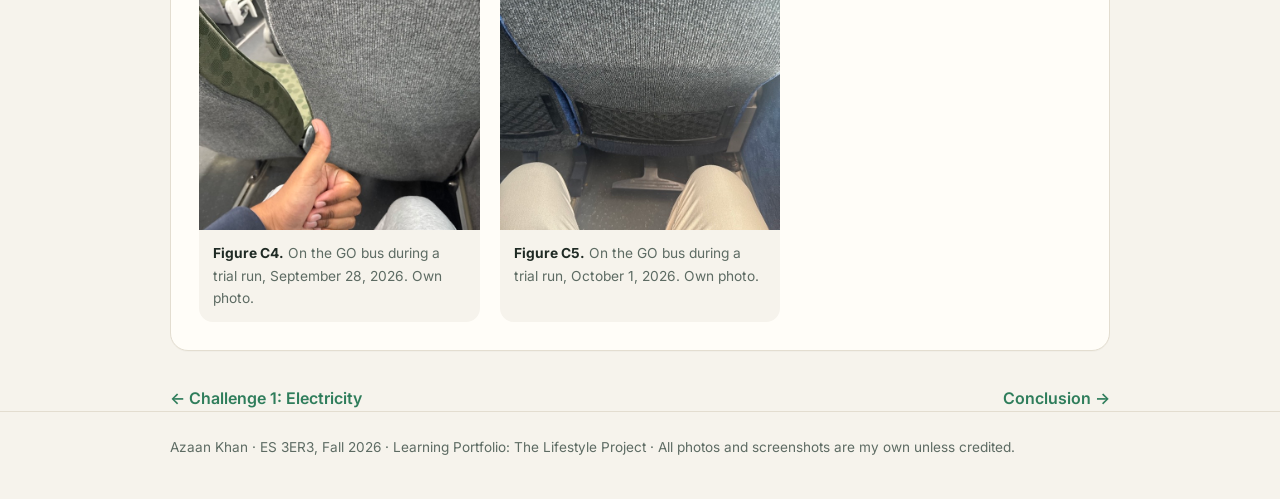
==== commit bd4fd759: "Add illustrative images and monitor power-saving evidence" ====
--- a/car.html
+++ b/car.html
@@ -9,6 +9,7 @@
 <header class="hero"><div class="wrap"><p class="kicker">Challenge 2</p><h1>Challenge 2: Leave the Car at Home</h1><p class="lede">Swapping my Milton to Hamilton drive for the GO bus, a Bike Share bike and the occasional day at home.</p></div></header>
 <main class="wrap">
 <section class="card">
+<figure class="thumb"><img src="img/v2-go-bus.jpg" alt="GO Transit double-decker bus" loading="lazy"><figcaption>Image V2. A GO Transit double-decker bus, my replacement for the drive (DavidArthur, 2009), CC BY-SA 3.0.</figcaption></figure>
 <h2>Goals &amp; strategies</h2>
 <p>By the end of the project I wanted to:</p>
 <ol class="goals">
@@ -34,7 +35,7 @@
 <h4>Holding steady</h4><article class="entry"><div class="date">Tue, Oct 13</div><div class="etext"><span class="tag">Project day</span><p>Study-from-home day. The most sustainable trip is the one I don't take, and I had nothing that needed me on campus today.</p></div></article><article class="entry"><div class="date">Mon, Oct 19</div><div class="etext"><span class="tag">Project day</span><p>On campus I used Hamilton Bike Share to get around in the evening, a 1.06 km ride of about six minutes (Figure C2).</p><span class="evref">Evidence: Figure C2</span></div></article><article class="entry"><div class="date">Mon, Oct 19</div><div class="etext"><span class="tag">Reflection</span><p>Three car-free days again. I planned to add a fourth but couldn't fit it around my campus and work schedule, so I held steady instead of forcing it.</p></div></article><p class="wnote"><b>A note on my PRESTO history:</b> on several trips during the project the fare machine on the GO bus wasn't working, so I rode without being able to tap my card. Those trips don't appear in Figure C1, which is why my PRESTO record has fewer bus days than my journal.</p></section>
 <section class="week"><div class="whead"><div><span class="wnum">Week 3</span><span class="wdates">Oct 20 &ndash; 26</span></div>
 <div class="score"><span class="dots"><i class="d"></i><i class="d"></i><i class=""></i></span><b>2</b>&nbsp;project days</div></div>
-<h4>Midterms meet the GO schedule</h4><article class="entry"><div class="date">Thu, Oct 22</div><div class="etext"><span class="tag">Project day</span><p>I took Bike Share across campus: 1.46 km in about 12.5 minutes at 1:48 PM. There is also a (blurry) photo of me with the bike (Figures C2 and C3).</p><span class="evref">Evidence: Figures C2, C3</span></div></article><article class="entry"><div class="date">Midterm day</div><div class="etext"><span class="tag">Setback</span><p>I drove to my midterm. In the past I have been late to a midterm because a GO bus didn't run on time, and I wasn't willing to risk that again on an exam day. I would rather be honest that I chose the car here than pretend I didn't.</p></div></article><article class="entry"><div class="date">Mon, Oct 26</div><div class="etext"><span class="tag">Project day</span><p>I took the GO bus home from campus, tapping on at McMaster at 6:25 PM and arriving at the Oakville stop at 7:08 PM (Figure C1).</p><span class="evref">Evidence: Figure C1</span></div></article><article class="entry"><div class="date">Mon, Oct 26</div><div class="etext"><span class="tag">Reflection</span><p>Two car-free days and one midterm drive, so I went down from three days instead of up. What stopped me wasn't motivation. It was reliability: when being late has a high cost, a car I control feels safer than a bus I don't.</p></div></article></section>
+<h4>Midterms meet the GO schedule</h4><figure class="inline"><img src="img/v3-bikeshare-mcmaster.jpg" alt="Hamilton Bike Share hub at McMaster" loading="lazy"><figcaption>Image V3. A Hamilton Bike Share hub at McMaster, where I picked up bikes on campus (Reaperexpress, 2015), CC BY-SA 4.0.</figcaption></figure><article class="entry"><div class="date">Thu, Oct 22</div><div class="etext"><span class="tag">Project day</span><p>I took Bike Share across campus: 1.46 km in about 12.5 minutes at 1:48 PM. There is also a (blurry) photo of me with the bike (Figures C2 and C3).</p><span class="evref">Evidence: Figures C2, C3</span></div></article><article class="entry"><div class="date">Midterm day</div><div class="etext"><span class="tag">Setback</span><p>I drove to my midterm. In the past I have been late to a midterm because a GO bus didn't run on time, and I wasn't willing to risk that again on an exam day. I would rather be honest that I chose the car here than pretend I didn't.</p></div></article><article class="entry"><div class="date">Mon, Oct 26</div><div class="etext"><span class="tag">Project day</span><p>I took the GO bus home from campus, tapping on at McMaster at 6:25 PM and arriving at the Oakville stop at 7:08 PM (Figure C1).</p><span class="evref">Evidence: Figure C1</span></div></article><article class="entry"><div class="date">Mon, Oct 26</div><div class="etext"><span class="tag">Reflection</span><p>Two car-free days and one midterm drive, so I went down from three days instead of up. What stopped me wasn't motivation. It was reliability: when being late has a high cost, a car I control feels safer than a bus I don't.</p></div></article></section>
 <section class="week"><div class="whead"><div><span class="wnum">Week 4</span><span class="wdates">Oct 27 &ndash; Nov 2</span></div>
 <div class="score"><span class="dots"><i class="d"></i><i class="d"></i><i class=""></i><i class=""></i></span><b>2</b>&nbsp;project days</div></div>
 <h4>Bus days around a second midterm</h4><article class="entry"><div class="date">Wed, Oct 28</div><div class="etext"><span class="tag">Project day</span><p>I took the GO bus to campus, leaving the Oakville stop at 10:56 AM and arriving at McMaster at 11:36 AM (Figure C1). At 40 minutes, the trip is competitive with driving at that time of day.</p><span class="evref">Evidence: Figure C1</span></div></article><article class="entry"><div class="date">Mon, Nov 2</div><div class="etext"><span class="tag">Setback</span><p>I drove to my 4DM4 midterm, for the same reason as in week 3.</p></div></article><article class="entry"><div class="date">Mon, Nov 2</div><div class="etext"><span class="tag">Reflection</span><p>Two car-free days and one midterm drive. I didn't reach the four-day target. Looking back, the fix isn't more willpower. It's planning: taking an earlier bus with a full hour of buffer on exam days would remove the risk that pushed me back into the car.</p></div></article></section>
@@ -57,5 +58,5 @@
 </div>
 </section>
 <div class="pager"><a href="electricity.html">&larr; Challenge 1: Electricity</a><a href="conclusion.html">Conclusion &rarr;</a></div></main>
-<footer><div class="wrap">Azaan Khan &middot; ES 3ER3, Fall 2026 &middot; Learning Portfolio: The Lifestyle Project &middot; All photos and screenshots are my own unless stated.</div></footer>
+<footer><div class="wrap">Azaan Khan &middot; ES 3ER3, Fall 2026 &middot; Learning Portfolio: The Lifestyle Project &middot; All photos and screenshots are my own unless credited.</div></footer>
 </body></html>
--- a/style.css
+++ b/style.css
@@ -111,3 +111,18 @@
   .entry{grid-template-columns:1fr;gap:4px}
   nav.top .links a{padding:5px 8px;font-size:.82rem}
 }
+
+/* illustrative thumbnails */
+figure.thumb{float:right;width:260px;margin:0 0 14px 22px;background:var(--bg)}
+figure.thumb img,figure.top img,figure.banner img,figure.inline img{height:auto;object-fit:cover;background:none}
+figure.thumb img{height:170px}
+figure.top{margin:-28px -28px 18px;border-radius:18px 18px 0 0;background:var(--bg)}
+figure.top img{height:150px}
+figure.banner{margin:-28px -28px 20px;border-radius:18px 18px 0 0}
+figure.banner img{height:190px;object-position:center 40%}
+figure.inline{max-width:420px;margin:6px 0 10px}
+figure.inline img{height:180px}
+figure.thumb figcaption,figure.top figcaption,figure.banner figcaption,figure.inline figcaption{font-size:.72rem;padding:6px 10px}
+.habit.elec,.habit.car{overflow:hidden}
+@media (max-width:720px){figure.thumb{float:none;width:auto;margin:0 0 14px}figure.top,figure.banner{margin:-20px -20px 16px}}
+figure.top img{object-position:center 80%}
